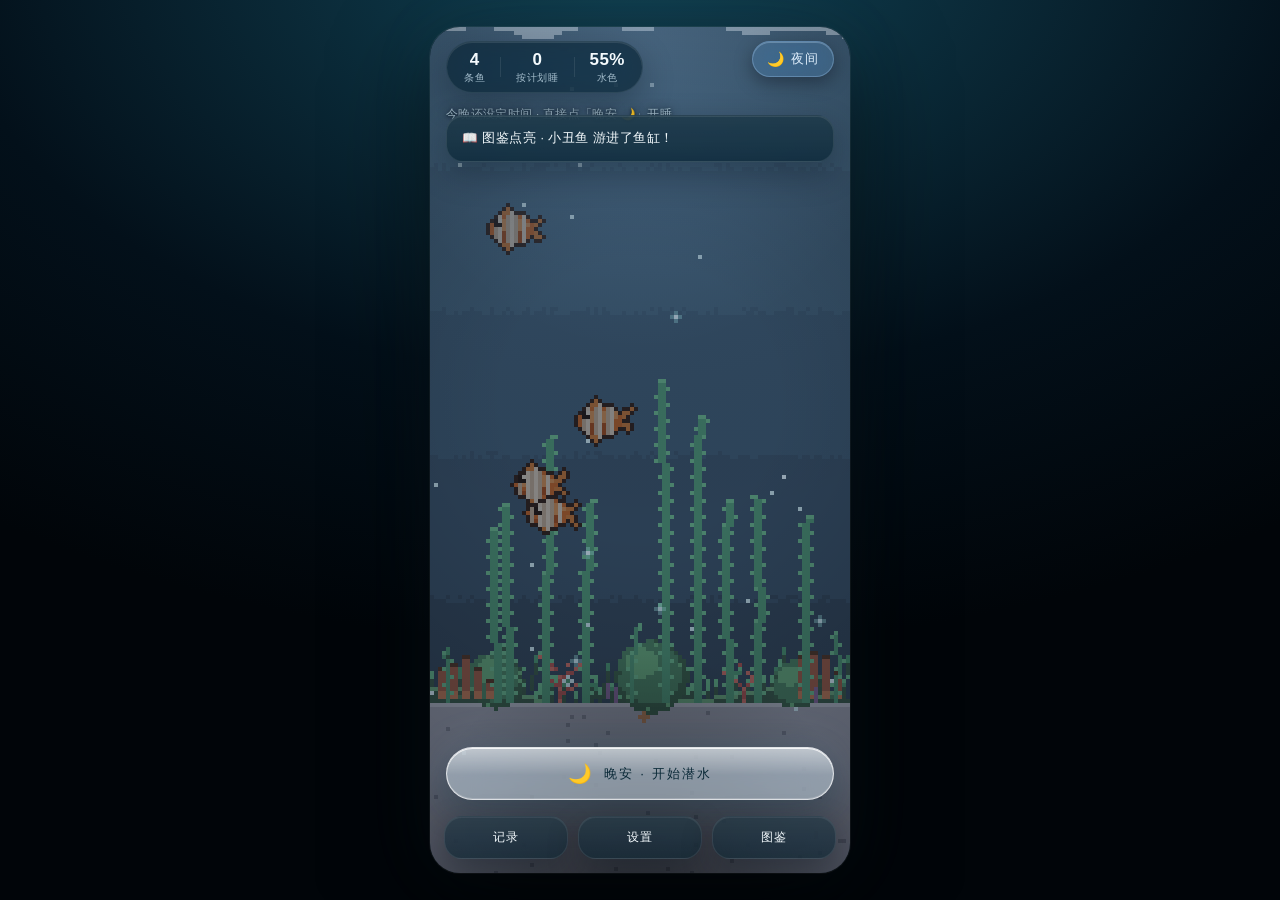
==== index.html @ a4a9f87e "睡前水族馆：像素风 PWA + GitHub Pages 自动部署 - 结算改成「达成 / 未达成」两档，删掉完美夜/小破例/失守三档 - 睡前页改完即生效，去掉保存按钮；档案页重做成大白话 - 新增" ====
<!doctype html>
<html lang="zh-CN">
<head>
<meta charset="utf-8">
<meta name="viewport" content="width=device-width,initial-scale=1,viewport-fit=cover,maximum-scale=1,user-scalable=no">
<meta name="theme-color" content="#04141f">
<meta name="apple-mobile-web-app-capable" content="yes">
<meta name="mobile-web-app-capable" content="yes">
<meta name="apple-mobile-web-app-status-bar-style" content="black-translucent">
<meta name="apple-mobile-web-app-title" content="睡前水族馆">
<title>睡前水族馆</title>
<link rel="manifest" href="manifest.webmanifest">
<link rel="icon" href="icons/icon-192.png">
<link rel="apple-touch-icon" sizes="192x192" href="icons/apple-touch-icon.png">
<link rel="stylesheet" href="css/style.css">
</head>
<body>
<div class="app" id="app">

  <!-- ==================== 1. 鱼缸 ==================== -->
  <section class="view is-active" id="view-tank">
    <canvas id="tankCanvas"></canvas>
    <div class="vignette"></div>

    <header class="hud">
      <div class="hud-card">
        <div class="stat"><b id="statFish">0</b><span>条鱼</span></div>
        <i class="sep"></i>
        <div class="stat"><b id="statStreak">0</b><span>按计划睡</span></div>
        <i class="sep"></i>
        <div class="stat"><b id="statHealth">0%</b><span>水色</span></div>
      </div>
      <div class="hud-sub" id="hudSub"></div>
    </header>

    <div class="flash" id="tankFlash" hidden></div>

    <button class="light-chip" id="btnLight" title="切换日间 / 夜间光照">
      <span class="lc-ico" id="lightIco">☀️</span><span id="lightTxt">日间</span>
    </button>

    <button class="goodnight" id="btnGoodnight">
      <span class="gn-ico">🌙</span><span>晚安 · 开始潜水</span>
    </button>

    <footer class="dock">
      <button class="dock-btn" id="btnLog">记录</button>
      <button class="dock-btn" id="btnSettings">设置</button>
      <button class="dock-btn" id="btnDex">图鉴</button>
    </footer>
  </section>

  <!-- ==================== 2. 睡前设置 ==================== -->
  <section class="view sheet-view" id="view-bedtime">
    <header class="nav">
      <button class="nav-back" data-close>‹ 返回</button>
      <h1>今晚几点睡</h1>
      <span class="nav-pad"></span>
    </header>

    <div class="scroll">
      <div class="card">
        <div class="card-title">我打算几点睡着</div>
        <input type="time" id="inpBed" class="time-big">
        <div class="chips" id="chipsBed"></div>
      </div>

      <div class="card">
        <div class="card-title">明早几点起</div>
        <input type="time" id="inpWake" class="time-big">
        <div class="chips" id="chipsWake"></div>
      </div>

      <div class="card">
        <div class="card-title">提前多久熄灯 <b id="lblLead">30</b> 分钟</div>
        <input type="range" id="inpLead" min="0" max="120" step="5" value="30" class="range">
        <div class="hint" id="leadHint"></div>
      </div>

      <div class="card">
        <div class="card-title">今晚备注（可选）</div>
        <textarea id="inpNote" class="ta" rows="2" placeholder="今天有点累 / 想早点躺"></textarea>
      </div>

      <div class="card">
        <div class="card-title">今晚的安排</div>
        <div class="plan-grid" id="planGrid"></div>
        <div class="plan-status" id="planStatus"></div>
      </div>

      <div class="fineprint">改完自动生效，到熄灯时间页面会自己锁住。半夜急着用手机可以点一下解锁，但每一次都会被如实记进档案，第二天鱼缸的状态由它决定。</div>
      <div class="gap"></div>
    </div>
  </section>

  <!-- ==================== 3. 锁定态 ==================== -->
  <section class="view" id="view-lock">
    <div class="lock-bg"></div>
    <div class="lock-inner">
      <div class="moon"></div>
      <div class="lock-label" id="lockLabel">灯已熄</div>
      <div class="lock-timer" id="lockTimer">00:00:00</div>
      <div class="lock-sub" id="lockSub">距离起床 ——</div>
      <div class="lock-tank" id="lockTank"></div>

      <div class="lock-unlock">
        <button class="tap-unlock" id="btnTapUnlock">解锁 · 点一下</button>
        <div class="hold-hint" id="holdHint">半夜急着用手机？点一下就开，不用犹豫。解锁会被记一笔，明早鱼缸知道。</div>
      </div>
    </div>
  </section>

  <!-- ==================== 4. 睡眠档案 ==================== -->
  <section class="view sheet-view" id="view-log">
    <header class="nav">
      <button class="nav-back" data-close>‹ 返回</button>
      <h1>睡眠档案</h1>
      <span class="nav-pad"></span>
    </header>

    <div class="scroll">
      <div class="log-stats" id="logStats"></div>
      <div class="log-sum" id="logSum"></div>

      <div class="card">
        <div class="card-title">最近 7 天，每晚睡了多久</div>
        <div class="wk" id="wkChart"></div>
        <div class="wk-legend">
          <span><i class="lg-ok"></i>达成</span>
          <span><i class="lg-bad"></i>未达成</span>
        </div>
      </div>

      <div class="seg" id="logSeg">
        <button class="seg-btn is-on" data-tab="nights">每一晚</button>
        <button class="seg-btn" data-tab="events">变动记录</button>
      </div>

      <div id="tabNights">
        <div class="actions">
          <button class="btn btn-ghost btn-block" id="btnAddNight">＋ 补记一晚</button>
        </div>
        <div id="nightList" class="list"></div>
      </div>

      <div id="tabEvents" hidden>
        <div id="eventList" class="list"></div>
      </div>
      <div class="gap"></div>
    </div>
  </section>

  <!-- ==================== 5. 图鉴 ==================== -->
  <section class="view sheet-view" id="view-dex">
    <header class="nav">
      <button class="nav-back" data-close>‹ 返回</button>
      <h1>睡前图鉴</h1>
      <span class="nav-pad"></span>
    </header>

    <div class="scroll">
      <div class="dex-head">
        <b id="dexCount">0 / 0</b><span>种梦境生灵已被点亮</span>
      </div>
      <div class="dex-grid" id="dexGrid"></div>
      <div class="fineprint" id="dexFoot">睡得越好，鱼缸越热闹，图鉴也会一页一页亮起来。每点亮一种，它就会真的游进你的鱼缸。</div>
      <div class="gap"></div>
    </div>
  </section>

  <!-- ==================== 弹层 ==================== -->
  <div class="modal" id="modal" hidden>
    <div class="modal-mask" data-modal-close></div>
    <div class="modal-box" id="modalBox"></div>
  </div>

  <div class="toast" id="toast" hidden></div>
</div>

<script src="js/store.js"></script>
<script src="js/aquarium.js"></script>
<script src="js/app.js"></script>
</body>
</html>
---- css/style.css ----
/* ===== 睡前水族馆 · 样式 ===== */
:root{
  --deep:#04141f;
  --water:#0a2b3d;
  --ink:#f4fafd;
  --ink-dim:#a3bccb;
  --line:rgba(255,255,255,.085);
  --glass:rgba(10,34,48,.66);
  --glass-2:rgba(12,40,56,.86);
  --accent:#6ad6cb;
  --accent-2:#96dcff;
  --warn:#ffbe78;
  --bad:#ff8b99;
  --good:#6ce5b2;
  --r:20px;
  --line-soft:rgba(255,255,255,.06);
  --sheen:linear-gradient(180deg,rgba(255,255,255,.07),rgba(255,255,255,.015));
  --shadow:0 12px 32px rgba(2,14,24,.30);
  --safe-t:env(safe-area-inset-top,0px);
  --safe-b:env(safe-area-inset-bottom,0px);
}

*{box-sizing:border-box;-webkit-tap-highlight-color:transparent}
/* 关键：.modal 用了 display:flex，会盖掉 hidden 的默认样式，
   必须显式声明，否则那层毛玻璃遮罩一打开就糊在整页上（页面发虚的原因） */
[hidden]{display:none !important}
html,body{height:100%;margin:0}
body{
  background:var(--deep);
  color:var(--ink);
  font:15px/1.55 -apple-system,BlinkMacSystemFont,"HarmonyOS Sans SC","PingFang SC","MiSans","Microsoft YaHei",sans-serif;
  overscroll-behavior:none;
  -webkit-font-smoothing:antialiased;
}
.app{position:fixed;inset:0;overflow:hidden}

/* ---------- 视图 ---------- */
.view{
  position:absolute;inset:0;
  display:flex;flex-direction:column;
  opacity:0;visibility:hidden;
  transition:opacity .28s ease,transform .28s ease;
  transform:scale(1.012);
}
.view.is-active{opacity:1;visibility:visible;transform:none;z-index:2}

.sheet-view{background:
  radial-gradient(130% 60% at 50% -12%,rgba(96,186,204,.17),transparent 62%),
  radial-gradient(90% 45% at 50% 112%,rgba(70,140,190,.10),transparent 66%),
  linear-gradient(180deg,#0a2a3b 0%,#06192a 58%,#04141f 100%);}

#view-tank{background:var(--deep)}
#tankCanvas{position:absolute;inset:0;width:100%;height:100%;display:block}
.vignette{
  position:absolute;inset:0;pointer-events:none;
  background:
    radial-gradient(120% 70% at 50% 0%,rgba(255,255,255,.18),transparent 55%),
    radial-gradient(100% 55% at 50% 108%,rgba(120,80,30,.16),transparent 62%);
}

/* ---------- HUD ---------- */
.hud{
  position:relative;z-index:3;
  padding:calc(var(--safe-t) + 14px) 16px 0;
  pointer-events:none;
}
.hud-card{
  display:inline-flex;align-items:center;gap:15px;
  padding:9px 17px;border-radius:999px;
  background:var(--glass);backdrop-filter:blur(16px) saturate(150%);-webkit-backdrop-filter:blur(16px) saturate(150%);
  border:1px solid var(--line);
  box-shadow:var(--shadow),inset 0 1px 0 rgba(255,255,255,.10);
}
.stat{display:flex;flex-direction:column;align-items:center;line-height:1.1}
.stat b{font-size:17px;font-weight:600;letter-spacing:.4px}
.stat span{font-size:10px;color:var(--ink-dim);margin-top:2px;letter-spacing:.6px}
.sep{width:1px;height:20px;background:var(--line)}
.hud-sub{
  margin-top:11px;font-size:11.5px;line-height:1.85;color:var(--ink-dim);letter-spacing:.35px;
  text-shadow:0 1px 3px rgba(0,18,28,.9),0 0 10px rgba(0,18,28,.5);
}
.hud-sub b{color:var(--accent)}
/* 日间水色偏亮，正文改用深色 + 浅色描边保证可读 */
body:not(.is-night) .hud-sub{
  color:#0e3543;
  text-shadow:0 1px 2px rgba(255,255,255,.55),0 0 9px rgba(255,255,255,.4);
}
body:not(.is-night) .hud-sub b{color:#0a6274}

.flash{
  position:absolute;left:16px;right:16px;top:calc(var(--safe-t) + 88px);z-index:4;
  padding:13px 15px;border-radius:17px;
  background:var(--sheen),var(--glass-2);
  backdrop-filter:blur(18px) saturate(150%);-webkit-backdrop-filter:blur(18px) saturate(150%);
  border:1px solid var(--line);font-size:12.5px;letter-spacing:.5px;
  box-shadow:var(--shadow),inset 0 1px 0 rgba(255,255,255,.09);
  animation:pop .35s ease;
}
@keyframes pop{from{opacity:0;transform:translateY(-6px)}to{opacity:1;transform:none}}

/* ---------- 光照模式胶囊（日间 / 夜间） ---------- */
.light-chip{
  position:absolute;z-index:4;
  top:calc(var(--safe-t) + 14px);right:16px;
  display:flex;align-items:center;gap:6px;
  padding:8px 14px;border-radius:999px;cursor:pointer;
  font:600 12.5px inherit;letter-spacing:1px;color:var(--ink);
  background:rgba(238,250,255,.18);
  border:1px solid rgba(255,255,255,.26);
  -webkit-backdrop-filter:blur(16px) saturate(160%);
  backdrop-filter:blur(16px) saturate(160%);
  box-shadow:0 8px 22px rgba(4,20,32,.24),inset 0 1px 0 rgba(255,255,255,.36);
  transition:transform .12s ease,background .25s ease,border-color .25s ease;
}
.light-chip:active{transform:scale(.96)}
.light-chip .lc-ico{font-size:14px;line-height:1}
body.is-night .light-chip{
  color:#dfeefb;
  background:rgba(130,178,225,.17);
  border-color:rgba(170,212,255,.30);
  box-shadow:0 6px 18px rgba(0,0,10,.34),inset 0 1px 0 rgba(200,230,255,.28);
}
body.is-night .vignette{
  background:
    radial-gradient(120% 70% at 50% 0%,rgba(150,200,255,.10),transparent 55%),
    radial-gradient(100% 55% at 50% 108%,rgba(0,0,0,.55),transparent 62%);
}

/* ---------- 晚安按钮（毛玻璃） ---------- */
.goodnight{
  position:relative;z-index:3;
  display:flex;align-items:center;justify-content:center;gap:10px;
  margin:auto 16px 14px;
  padding:16px;border-radius:999px;cursor:pointer;
  font:600 15.5px inherit;letter-spacing:2px;
  color:#0b2a38;
  background:rgba(230,247,255,.44);
  border:1px solid rgba(255,255,255,.70);
  -webkit-backdrop-filter:blur(20px) saturate(180%);
  backdrop-filter:blur(20px) saturate(180%);
  box-shadow:
    inset 0 1px 0 rgba(255,255,255,.82),
    inset 0 -1px 0 rgba(255,255,255,.20),
    0 12px 34px rgba(6,34,50,.30),
    0 0 44px rgba(150,220,255,.13);
  overflow:hidden;
  transition:transform .12s ease,background .18s ease,box-shadow .18s ease;
}
/* 掠过玻璃的高光 */
.goodnight::after{
  content:'';position:absolute;top:0;left:0;right:0;height:52%;
  background:linear-gradient(180deg,rgba(255,255,255,.42),rgba(255,255,255,0));
  pointer-events:none;
}
.goodnight:active{transform:scale(.975);background:rgba(238,250,255,.58)}
.goodnight .gn-ico{font-size:19px;line-height:1;position:relative;z-index:1}
.goodnight > span:not(.gn-ico){position:relative;z-index:1}

/* ---------- 图鉴 ---------- */
.dex-head{
  display:flex;align-items:baseline;gap:10px;
  padding:4px 2px 16px;
}
.dex-head b{font-size:26px;font-weight:600;color:#cbe8ff;letter-spacing:1px}
.dex-head span{font-size:11.5px;color:var(--ink-dim);letter-spacing:.4px}

.dex-grid{display:grid;grid-template-columns:repeat(2,1fr);gap:12px}
.dcard{
  position:relative;border-radius:19px;overflow:hidden;
  border:1px solid rgba(150,195,255,.16);
  background:
    radial-gradient(95% 55% at 50% 0%,rgba(130,215,235,.13),transparent 72%),
    linear-gradient(168deg,#15325a 0%,#0d2242 55%,#08162c 100%);
  padding:13px 12px 12px;
  min-height:158px;display:flex;flex-direction:column;
  box-shadow:inset 0 1px 0 rgba(255,255,255,.09),0 10px 24px rgba(2,10,24,.34);
}
.dcard .dthumb{
  width:64px;height:52px;margin:2px auto 4px;display:block;
}
.dcard .dname{
  font-size:14px;font-weight:600;color:#eef7ff;text-align:center;letter-spacing:.6px;
}
.dcard .dtag{
  position:absolute;top:10px;right:10px;
  font-size:10px;padding:3px 8px;border-radius:999px;letter-spacing:1px;
}
.rar-1{background:rgba(160,200,235,.16);color:#a9c9e8}
.rar-2{background:rgba(110,190,255,.18);color:#7fd0ff}
.rar-3{background:rgba(190,140,255,.2);color:#cba8ff}
.rar-4{background:rgba(255,205,110,.2);color:#ffd88a}
.dcard .ddesc{font-size:11px;color:#8fa9cc;text-align:center;margin-top:3px;line-height:1.5}

.dcard.locked{filter:none;border-color:rgba(140,170,215,.10);
  background:radial-gradient(90% 50% at 50% 0%,rgba(120,160,210,.06),transparent 70%),linear-gradient(168deg,rgba(17,28,51,.92),rgba(9,17,35,.92));}
.dcard.locked .dthumb-box{
  flex:1;display:flex;align-items:center;justify-content:center;
}
.dcard.locked .lockico{
  font-size:30px;opacity:.55;
}
.dcard.locked .dname{color:#7c93b8}
.dprogress{margin-top:auto;padding-top:10px}
.dprogress .bar{
  height:5px;border-radius:3px;background:rgba(255,255,255,.09);overflow:hidden;
}
.dprogress .bar i{
  display:block;height:100%;border-radius:3px;
  background:linear-gradient(90deg,#6ad6cb,#96dcff);
}
.dcard.locked .dprogress .bar i{background:linear-gradient(90deg,#3a5a8c,#4d7ab8)}
.dprogress small{
  display:block;font-size:10px;color:#7c93b8;margin-top:5px;text-align:center;
}
.dcard .dbadge{
  font-size:10px;color:#9fd8cf;text-align:center;margin-top:6px;letter-spacing:.5px;
}

/* ---------- 底部按钮 ---------- */
.dock{
  position:relative;z-index:3;
  display:flex;gap:10px;
  padding:2px 14px calc(var(--safe-b) + 14px);
}
.dock-btn{
  flex:1;display:flex;flex-direction:column;align-items:center;gap:3px;
  padding:12px 6px;border-radius:18px;border:1px solid var(--line);
  background:var(--sheen),var(--glass);
  backdrop-filter:blur(16px) saturate(150%);-webkit-backdrop-filter:blur(16px) saturate(150%);
  color:var(--ink);font-size:12px;font-family:inherit;cursor:pointer;letter-spacing:1.2px;
  box-shadow:var(--shadow),inset 0 1px 0 rgba(255,255,255,.07);
  transition:transform .12s ease,background .18s ease;
}
.dock-btn:active{transform:scale(.96)}
.dock-btn.accent{
  flex:1.45;
  background:linear-gradient(135deg,rgba(106,214,203,.26),rgba(150,220,255,.16));
  border-color:rgba(106,214,203,.38);
  font-weight:600;
}
.dock-btn .ico{font-size:19px;line-height:1}

/* ---------- 顶栏 ---------- */
.nav{
  display:flex;align-items:center;justify-content:space-between;
  padding:calc(var(--safe-t) + 14px) 12px 13px;
  border-bottom:1px solid rgba(255,255,255,.06);
  background:linear-gradient(180deg,rgba(10,38,54,.86),rgba(7,24,36,.62));
  backdrop-filter:blur(16px);-webkit-backdrop-filter:blur(16px);
  position:relative;z-index:2;
}
.nav h1{font-size:15.5px;margin:0;font-weight:600;letter-spacing:1.4px}
.nav-back{
  background:none;border:0;color:var(--accent);font:inherit;font-size:15px;
  padding:6px 10px;cursor:pointer;border-radius:12px;letter-spacing:.4px;
}
.nav-back:active{background:rgba(255,255,255,.06)}
.nav-pad{width:56px}

.scroll{flex:1;overflow-y:auto;-webkit-overflow-scrolling:touch;padding:18px 16px}
.gap{height:44px}

/* ---------- 卡片 ---------- */
.card{
  background:var(--sheen),var(--glass);
  border:1px solid var(--line);border-radius:var(--r);
  padding:17px;margin-bottom:13px;
  box-shadow:var(--shadow),inset 0 1px 0 rgba(255,255,255,.06);
}
.card-title{font-size:12.5px;color:var(--ink-dim);margin-bottom:13px;letter-spacing:.8px}
.card-title b{color:var(--accent);font-size:16px;font-weight:600}

.time-big{
  width:100%;background:rgba(2,14,22,.42);border:1px solid var(--line-soft);
  border-radius:15px;color:var(--ink);font:500 32px/1 inherit;
  text-align:center;padding:13px;letter-spacing:1px;
  font-variant-numeric:tabular-nums;
  box-shadow:inset 0 2px 10px rgba(0,0,0,.28);
}
.time-big::-webkit-calendar-picker-indicator{filter:invert(.85);opacity:.7}

.chips{display:flex;flex-wrap:wrap;gap:8px;margin-top:13px}
.chip{
  padding:7px 14px;border-radius:999px;font-size:12.5px;cursor:pointer;letter-spacing:.6px;
  border:1px solid var(--line);background:rgba(255,255,255,.03);color:var(--ink);
  font-family:inherit;transition:all .18s ease;
}
.chip:active{transform:scale(.95)}
.chip.on{
  background:linear-gradient(135deg,rgba(106,214,203,.22),rgba(150,220,255,.14));
  border-color:rgba(150,220,255,.42);color:#e8fffd;
  box-shadow:0 0 16px rgba(106,214,203,.16),inset 0 1px 0 rgba(255,255,255,.16);
}

.range{
  -webkit-appearance:none;width:100%;height:26px;background:transparent;margin:0;
}
.range::-webkit-slider-runnable-track{height:5px;border-radius:3px;background:rgba(255,255,255,.12)}
.range::-webkit-slider-thumb{
  -webkit-appearance:none;width:22px;height:22px;border-radius:50%;
  background:linear-gradient(160deg,#8fe4da,#6ad6cb);
  margin-top:-9px;box-shadow:0 0 0 4px rgba(106,214,203,.16),0 3px 10px rgba(0,0,0,.3);
}
.range::-moz-range-track{height:5px;border-radius:3px;background:rgba(255,255,255,.12)}
.range::-moz-range-thumb{width:22px;height:22px;border:0;border-radius:50%;background:#7fdfd5}

.ta{
  width:100%;background:rgba(2,14,22,.42);border:1px solid var(--line-soft);border-radius:15px;
  color:var(--ink);font:inherit;padding:12px 14px;resize:none;letter-spacing:.3px;
  box-shadow:inset 0 2px 10px rgba(0,0,0,.26);
}
.ta:focus,.time-big:focus{outline:none;border-color:rgba(150,220,255,.45)}

.hint{font-size:11.5px;color:var(--ink-dim);margin-top:10px;line-height:1.85;letter-spacing:.3px}
.fineprint{font-size:11.5px;color:var(--ink-dim);line-height:1.95;margin-top:16px;text-align:center;letter-spacing:.3px}
.fineprint.left{text-align:left;margin-top:0}

.actions{margin-top:16px}
.actions.row{display:flex;gap:9px;margin-top:14px}
.actions.row .btn{flex:1;padding:11px 6px;font-size:13px}

.btn{
  border:1px solid var(--line);border-radius:15px;
  background:var(--sheen),rgba(255,255,255,.035);
  color:var(--ink);font:inherit;padding:13px;cursor:pointer;
  transition:transform .12s ease,filter .18s ease,background .18s ease;
}
.btn:active{transform:scale(.975)}
.btn-block{display:block;width:100%;margin-bottom:10px}
.btn-primary{
  background:linear-gradient(135deg,#5ecfc6,#8ed8f4);border-color:transparent;
  color:#04222b;font-weight:600;font-size:15.5px;letter-spacing:1px;
  box-shadow:0 10px 26px rgba(94,207,198,.20),inset 0 1px 0 rgba(255,255,255,.42);
}
.btn-ghost{background:var(--sheen),rgba(255,255,255,.03)}
.btn.danger{color:var(--bad);border-color:rgba(255,139,153,.28)}

/* ---------- 今晚的安排 ---------- */
.plan-grid{
  display:grid;grid-template-columns:repeat(3,1fr);gap:8px;
}
.plan-grid>div{
  text-align:center;padding:11px 4px;border-radius:15px;
  background:rgba(2,14,22,.34);border:1px solid var(--line-soft);
  box-shadow:inset 0 2px 10px rgba(0,0,0,.22);
}
.plan-grid span{display:block;font-size:10.5px;color:var(--ink-dim);letter-spacing:1.4px;margin-bottom:5px}
.plan-grid b{
  display:block;font-size:21px;font-weight:600;letter-spacing:.5px;
  font-variant-numeric:tabular-nums;color:#e9fbff;
}
.plan-status{
  margin-top:13px;font-size:12.5px;line-height:1.95;letter-spacing:.3px;
  padding:12px 14px;border-radius:15px;
  border:1px solid var(--line-soft);background:var(--sheen),rgba(3,16,26,.28);
  color:var(--ink-dim);
}
.plan-status b{color:#dcf3ff}
.plan-status.is-off{
  border-color:rgba(255,190,120,.26);background:rgba(255,190,120,.06);color:#f0d6ae;
}
.plan-status.is-off b{color:#ffd79c}
.plan-status.is-warn{
  border-color:rgba(255,139,153,.26);background:rgba(255,139,153,.06);color:#f5cfd4;
}
.plan-status.is-warn b{color:#ffb3bd}
.plan-status.is-on{
  border-color:rgba(106,214,203,.30);background:rgba(106,214,203,.07);color:#c9f0ea;
}
.plan-status.is-on b{color:#a4f2e6}

/* ---------- 锁定态 ---------- */
#view-lock{background:#010a10}
.lock-bg{
  position:absolute;inset:0;
  background:
    radial-gradient(60% 40% at 50% 18%,rgba(120,180,255,.14),transparent 70%),
    linear-gradient(180deg,#04121c,#010a10);
  animation:breathe 7s ease-in-out infinite;
}
@keyframes breathe{0%,100%{opacity:.85}50%{opacity:1}}
.lock-inner{
  position:relative;z-index:2;flex:1;display:flex;flex-direction:column;
  align-items:center;justify-content:center;gap:6px;
  padding:calc(var(--safe-t) + 24px) 24px calc(var(--safe-b) + 24px);
  text-align:center;
}
.moon{
  width:66px;height:66px;border-radius:50%;
  background:radial-gradient(circle at 34% 32%,#eef8ff,#b6d0e4 58%,#8099ac);
  box-shadow:0 0 60px rgba(180,220,255,.34),0 0 120px rgba(120,180,255,.16),inset -6px -6px 16px rgba(90,120,145,.28);
  margin-bottom:24px;
  animation:breathe 8s ease-in-out infinite;
}
.lock-label{font-size:13px;letter-spacing:7px;color:#93b6c8}
.lock-timer{
  font-size:54px;font-weight:200;letter-spacing:4px;
  font-variant-numeric:tabular-nums;color:#e8f6ff;
  text-shadow:0 0 40px rgba(120,200,255,.30),0 0 90px rgba(90,160,230,.14);
}
.lock-sub{font-size:12.5px;color:#819dae;letter-spacing:1px}
.lock-tank{
  margin-top:18px;font-size:11.5px;color:#668394;line-height:2;letter-spacing:.8px;
}

.lock-unlock{margin-top:auto;padding-top:26px;text-align:center}
.tap-unlock{
  width:210px;padding:15px;border-radius:999px;cursor:pointer;
  border:1px solid rgba(255,255,255,.20);
  background:rgba(255,255,255,.05);
  backdrop-filter:blur(10px);-webkit-backdrop-filter:blur(10px);
  color:#d6eaf5;font:600 14.5px inherit;letter-spacing:3px;
  transition:transform .12s ease,background .18s ease,box-shadow .18s ease;
}
.tap-unlock:active{transform:scale(.96);background:rgba(255,255,255,.13);box-shadow:0 0 30px rgba(150,210,255,.18)}
.hold-hint{font-size:11.5px;color:#55707f;margin-top:14px;line-height:1.9;padding:0 30px;letter-spacing:.3px}

/* ---------- 睡眠档案 ---------- */
#view-log .scroll{padding-top:14px}

.log-stats{
  display:grid;grid-template-columns:repeat(4,1fr);
  background:var(--sheen),var(--glass);
  border:1px solid var(--line);border-radius:var(--r);
  padding:15px 6px;box-shadow:var(--shadow),inset 0 1px 0 rgba(255,255,255,.06);
}
.log-stats>div{position:relative;display:flex;flex-direction:column;align-items:center;gap:4px}
.log-stats>div+div::before{
  content:'';position:absolute;left:0;top:14%;height:72%;width:1px;background:var(--line);
}
.log-stats b{font-size:19px;font-weight:600;letter-spacing:.4px;font-variant-numeric:tabular-nums;color:#e9fbff}
.log-stats span{font-size:10px;color:var(--ink-dim);letter-spacing:.4px;text-align:center;line-height:1.35}

.log-sum{
  margin:12px 0 13px;font-size:12.5px;line-height:1.95;letter-spacing:.3px;color:var(--ink-dim);
  padding:13px 15px;border-radius:16px;
  background:var(--sheen),rgba(3,16,26,.30);border:1px solid var(--line-soft);
}

/* 最近 7 天 */
.wk{position:relative;display:flex;gap:5px}
.wk-line{
  position:absolute;left:0;right:0;bottom:120px;
  border-top:1px dashed rgba(255,255,255,.12);pointer-events:none;
}
.wk-line span{
  position:absolute;right:0;top:-14px;font-size:9.5px;color:var(--ink-dim);letter-spacing:.5px;
}
.wk-col{flex:1;display:flex;flex-direction:column;align-items:center;gap:5px;min-width:0}
.wk-h{font-size:9.5px;color:var(--ink-dim);font-variant-numeric:tabular-nums;letter-spacing:.2px}
.wk-track{width:100%;height:118px;display:flex;align-items:flex-end;justify-content:center}
.wk-track span{
  display:block;width:64%;max-width:19px;border-radius:6px 6px 3px 3px;
  background:linear-gradient(180deg,#95f2d2,#4fc9a0);
  box-shadow:0 0 14px rgba(108,229,178,.20);
}
.wk-col.is-bad .wk-track span{background:linear-gradient(180deg,#ffa5b3,#e5687b);box-shadow:0 0 14px rgba(255,139,153,.18)}
.wk-col.is-pend .wk-track span{background:linear-gradient(180deg,#a9dcec,#6ba6c2);opacity:.7;box-shadow:none}
.wk-track .ph{
  width:64%;max-width:19px;height:32px;border-radius:6px;box-shadow:none;
  border:1px dashed rgba(255,255,255,.13);background:transparent;
}
.wk-col.is-empty .wk-h{opacity:.45}
.wk-d{
  display:flex;flex-direction:column;align-items:center;gap:1px;
  font-size:10.5px;color:var(--ink-dim);letter-spacing:.2px;
}
.wk-d i{font-style:normal;font-size:9.5px;opacity:.65}
.wk-legend{
  display:flex;justify-content:center;gap:16px;margin-top:15px;
  font-size:10.5px;color:var(--ink-dim);letter-spacing:.4px;
}
.wk-legend span{display:inline-flex;align-items:center;gap:6px}
.wk-legend i{width:8px;height:8px;border-radius:2.5px;display:inline-block}
.wk-legend .lg-ok{background:#6ce5b2}
.wk-legend .lg-bad{background:#ff8b99}

/* ---------- 分段按钮 ---------- */
.seg{
  display:flex;gap:4px;padding:4px;border-radius:15px;
  background:rgba(2,14,22,.34);border:1px solid var(--line);margin-bottom:14px;
}
.seg-btn{
  flex:1;padding:9px 4px;border:0;border-radius:12px;background:none;
  color:var(--ink-dim);font:inherit;font-size:12.5px;cursor:pointer;letter-spacing:.6px;
  transition:background .18s ease,color .18s ease;
}
.seg-btn.is-on{
  background:linear-gradient(135deg,rgba(106,214,203,.20),rgba(150,220,255,.12));
  color:#e6fffd;font-weight:600;
  box-shadow:inset 0 1px 0 rgba(255,255,255,.14);
}

.list{display:flex;flex-direction:column;gap:10px}
.row-item{
  background:var(--sheen),var(--glass);
  border:1px solid var(--line);border-radius:17px;
  padding:13px 15px;cursor:pointer;
  box-shadow:var(--shadow),inset 0 1px 0 rgba(255,255,255,.05);
  transition:transform .12s ease;
}
.row-item:active{transform:scale(.99)}
.ri-top{display:flex;align-items:center;justify-content:space-between;gap:8px}
.ri-date{font-size:14px;font-weight:600;display:inline-flex;align-items:center;gap:7px}
.ri-date em{
  font-style:normal;font-size:10px;padding:2px 7px;border-radius:999px;letter-spacing:.8px;
  background:linear-gradient(135deg,rgba(106,214,203,.24),rgba(150,220,255,.14));
  color:#cbf2ee;
}
.ri-tag{font-size:11px;padding:3px 9px;border-radius:999px;white-space:nowrap}
.tag-met{background:rgba(95,224,168,.16);color:var(--good)}
.tag-missed{background:rgba(255,122,138,.16);color:var(--bad)}
.tag-pending{background:rgba(255,255,255,.08);color:var(--ink-dim)}
.ri-mid{margin-top:8px;font-size:12.5px;color:var(--ink-dim);letter-spacing:.3px}
.ri-mid b{color:#dcf1fa;font-weight:600;font-variant-numeric:tabular-nums}
.ri-extra{margin-top:6px;font-size:11.5px;letter-spacing:.3px;color:var(--good)}
.ri-extra.is-warn{color:var(--warn)}
.ri-extra.is-bad{color:var(--bad)}
.ri-extra.is-dim{color:var(--ink-dim);opacity:.85}
.ri-note{margin-top:7px;font-size:12px;color:#7d99a8;font-style:italic}
.empty{text-align:center;color:var(--ink-dim);font-size:13px;padding:36px 0}

.kv{display:flex;justify-content:space-between;font-size:13px;padding:7px 0;border-bottom:1px solid rgba(255,255,255,.05)}
.kv:last-of-type{border-bottom:0}
.kv b{color:var(--accent)}

/* ---------- 弹层 ---------- */
.modal{position:fixed;inset:0;z-index:50;display:flex;align-items:flex-end}
.modal-mask{position:absolute;inset:0;background:rgba(0,6,12,.55);backdrop-filter:blur(6px);-webkit-backdrop-filter:blur(6px)}
.modal-box{
  position:relative;width:100%;max-height:86vh;overflow-y:auto;
  background:var(--sheen),linear-gradient(180deg,#0d2f41,#061a26);
  border-top:1px solid rgba(255,255,255,.09);
  border-radius:26px 26px 0 0;
  padding:22px 18px calc(var(--safe-b) + 24px);
  box-shadow:0 -18px 50px rgba(0,6,14,.5);
  animation:slideup .3s cubic-bezier(.2,.9,.3,1);
}
@keyframes slideup{from{transform:translateY(100%)}to{transform:none}}
.modal-box h2{font-size:16.5px;margin:0 0 6px;font-weight:600;letter-spacing:.8px}
.modal-box .msub{font-size:11.5px;color:var(--ink-dim);margin-bottom:18px;line-height:1.85;letter-spacing:.3px}
.modal-box .mfield{margin-bottom:15px}
.modal-box .mfield label{display:block;font-size:11.5px;color:var(--ink-dim);margin-bottom:7px;letter-spacing:.6px}
.reasons{display:flex;flex-direction:column;gap:8px;margin:14px 0 18px}
.reason{
  text-align:left;padding:12px 15px;border-radius:15px;font-size:13.5px;
  border:1px solid var(--line);background:var(--sheen),rgba(255,255,255,.03);color:var(--ink);
  font-family:inherit;cursor:pointer;letter-spacing:.3px;
}
.reason:active{background:rgba(255,255,255,.08)}
.reason small{display:block;font-size:11px;color:var(--ink-dim);margin-top:3px}

.toast{
  position:fixed;left:50%;bottom:calc(var(--safe-b) + 92px);transform:translateX(-50%);
  background:var(--glass-2);border:1px solid var(--line);
  backdrop-filter:blur(16px) saturate(150%);-webkit-backdrop-filter:blur(16px) saturate(150%);
  padding:11px 19px;border-radius:999px;font-size:12.5px;z-index:80;letter-spacing:.6px;
  box-shadow:0 14px 36px rgba(0,0,0,.42),inset 0 1px 0 rgba(255,255,255,.09);
  animation:pop .3s ease;max-width:86vw;text-align:center;
}

/* 桌面/大屏：做成居中的手机比例窗口，方便在电脑上预览 */
@media (min-width:720px){
  body{display:flex;align-items:center;justify-content:center;
       background:radial-gradient(88% 78% at 50% -6%,#124456,#03101a 62%,#010509);}
  .app{
    position:relative;width:420px;height:min(880px,94vh);
    border-radius:30px;overflow:hidden;
    box-shadow:0 34px 96px rgba(0,0,0,.62),0 0 0 1px rgba(255,255,255,.07),0 0 70px rgba(90,180,220,.07);
  }
  .modal{position:absolute}
  .toast{position:absolute}
}
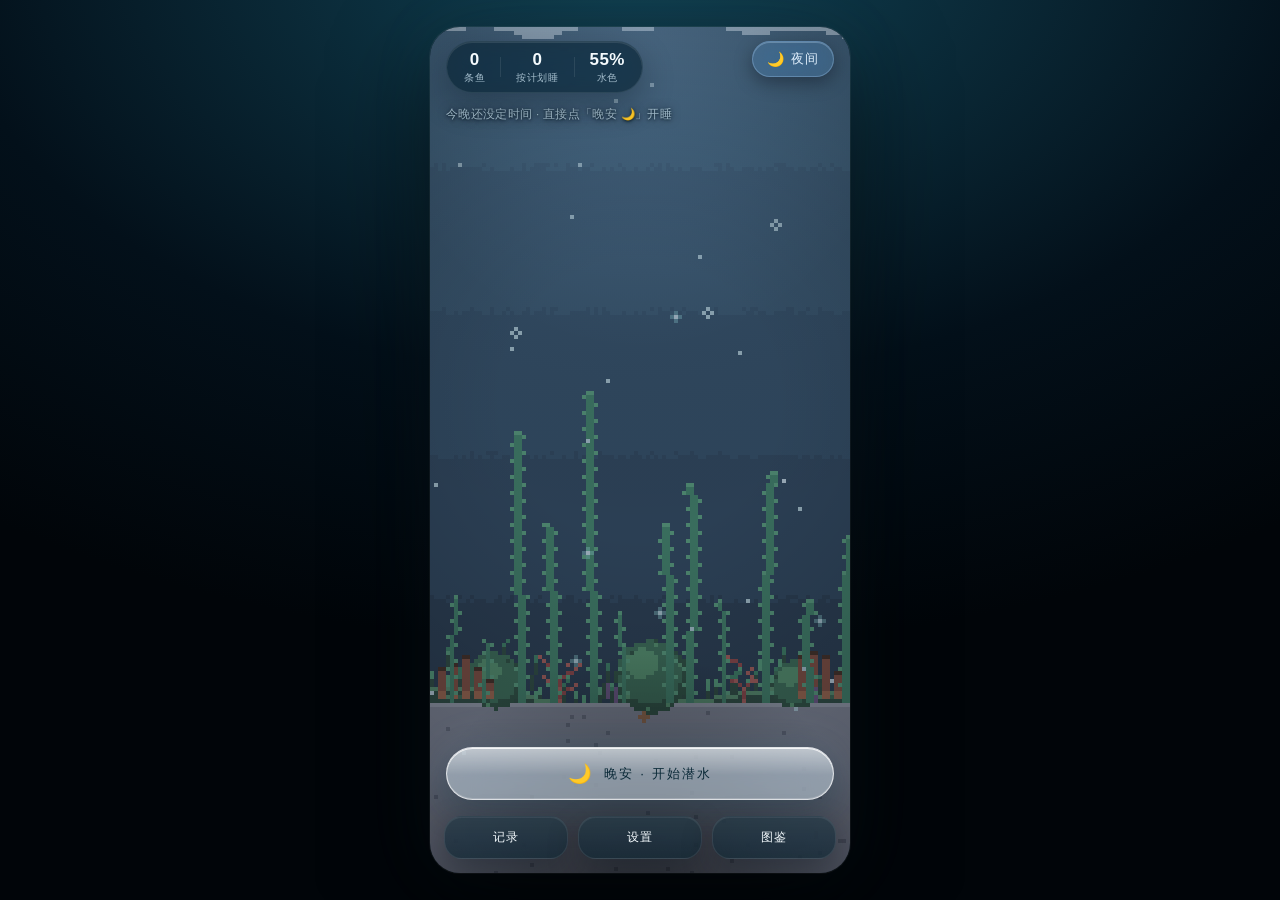
==== commit 31875986: "鱼缸上限降到 20 条，图鉴页可调「鱼缸里显示几条」 - MAX_FISH 24 → 20 - 新增 config.showFish（0 = 全部）+ Store.setShowFish/displa" ====
--- a/index.html
+++ b/index.html
@@ -162,8 +162,15 @@
       <div class="dex-head">
         <b id="dexCount">0 / 0</b><span>种梦境生灵已被点亮</span>
       </div>
+
+      <div class="card" id="dexShowCard" hidden>
+        <div class="card-title">鱼缸里显示几条</div>
+        <input type="range" id="inpShowFish" min="1" max="20" step="1" value="20" class="range">
+        <div class="hint" id="showFishHint"></div>
+      </div>
+
       <div class="dex-grid" id="dexGrid"></div>
-      <div class="fineprint" id="dexFoot">睡得越好，鱼缸越热闹，图鉴也会一页一页亮起来。每点亮一种，它就会真的游进你的鱼缸。</div>
+      <div class="fineprint" id="dexFoot">图鉴只解锁鱼种：点亮之后，以后达成的夜里才可能出现它。鱼只来自达成的夜，一夜一条。</div>
       <div class="gap"></div>
     </div>
   </section>
--- a/css/style.css
+++ b/css/style.css
@@ -165,6 +165,10 @@
 .dex-head span{font-size:11.5px;color:var(--ink-dim);letter-spacing:.4px}
 
 .dex-grid{display:grid;grid-template-columns:repeat(2,1fr);gap:12px}
+
+/* 图鉴页：鱼缸里显示几条 */
+#dexShowCard{margin-bottom:16px}
+#dexShowCard .range{margin-top:12px}
 .dcard{
   position:relative;border-radius:19px;overflow:hidden;
   border:1px solid rgba(150,195,255,.16);
